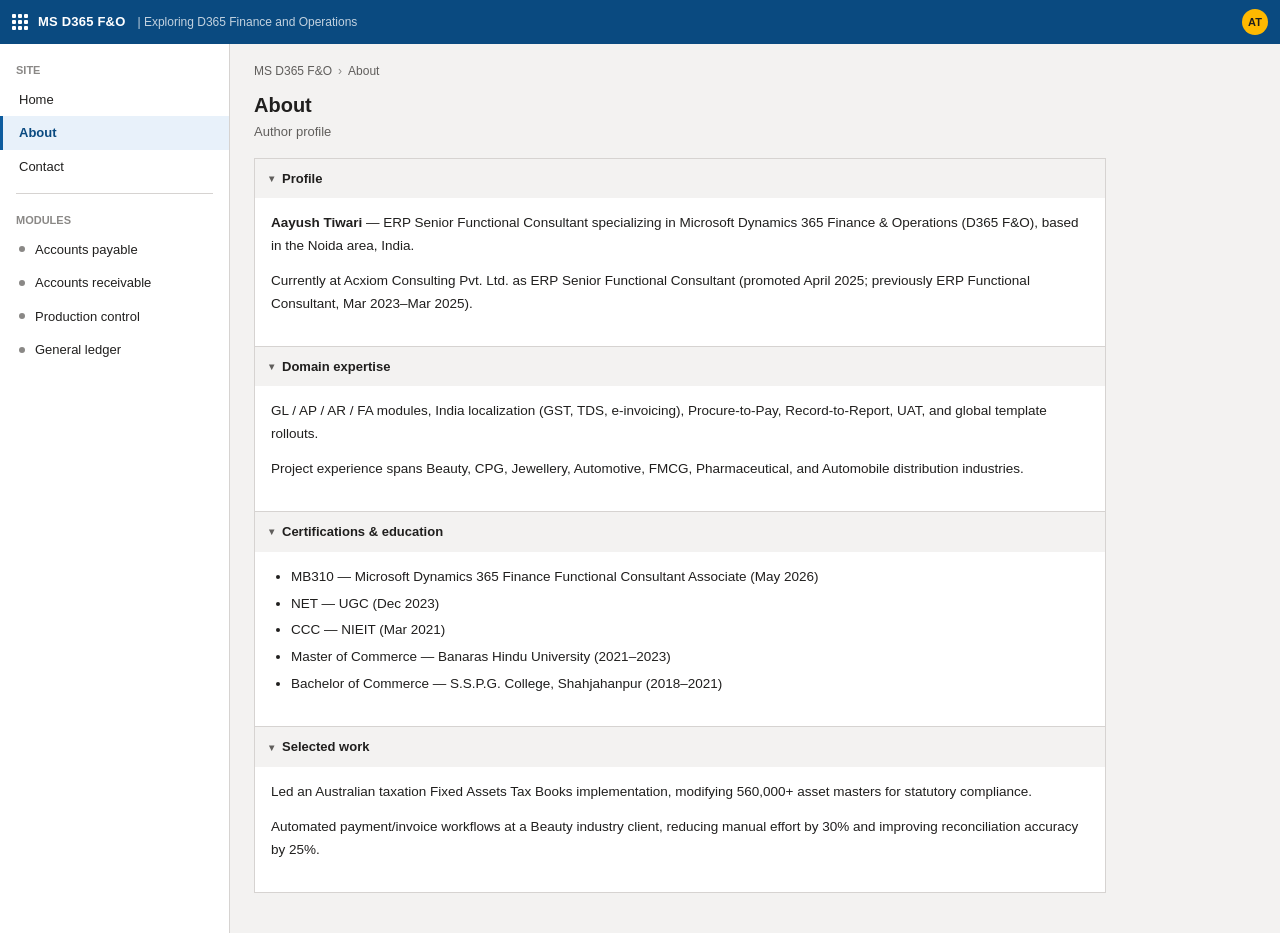
==== about.html @ 498976cc "Add files via upload" ====
<!DOCTYPE html>
<html lang="en">
<head>
<meta charset="UTF-8">
<meta name="viewport" content="width=device-width, initial-scale=1.0">
<title>About — MS D365 F&O</title>
<link rel="stylesheet" href="style.css">
</head>
<body>

  <div class="app-bar">
    <a class="site-title-link" href="index.html">
      <div class="grid-icon"><span></span><span></span><span></span><span></span><span></span><span></span><span></span><span></span><span></span></div>
      <span class="site-title">MS D365 F&O</span>
      <span class="site-sub">| Exploring D365 Finance and Operations</span>
    </a>
    <div class="spacer"></div>
    <div class="avatar">AT</div>
  </div>

  <div class="shell">
    <div class="nav-pane">
      <div class="nav-section-label">SITE</div>
      <a class="nav-item" href="index.html">Home</a>
      <a class="nav-item active" href="about.html">About</a>
      <a class="nav-item" href="contact.html">Contact</a>
      <div class="nav-divider"></div>
      <div class="nav-section-label">MODULES</div>
      <a class="nav-item" href="index.html"><span class="dot"></span>Accounts payable</a>
      <a class="nav-item" href="index.html"><span class="dot"></span>Accounts receivable</a>
      <a class="nav-item" href="index.html"><span class="dot"></span>Production control</a>
      <a class="nav-item" href="index.html"><span class="dot"></span>General ledger</a>
    </div>

    <div class="main narrow">
      <div class="breadcrumb"><a href="index.html">MS D365 F&O</a><span class="sep">›</span>About</div>
      <h1 class="page-title">About</h1>
      <p class="page-subtitle">Author profile</p>

      <div class="fasttabs">
        <div class="fasttab">
          <div class="fasttab-header"><span class="chevron">▾</span>Profile</div>
          <div class="fasttab-body">
            <p><strong>Aayush Tiwari</strong> — ERP Senior Functional Consultant specializing in Microsoft Dynamics 365 Finance & Operations (D365 F&O), based in the Noida area, India.</p>
            <p>Currently at Acxiom Consulting Pvt. Ltd. as ERP Senior Functional Consultant (promoted April 2025; previously ERP Functional Consultant, Mar 2023–Mar 2025).</p>
          </div>
        </div>
        <div class="fasttab">
          <div class="fasttab-header"><span class="chevron">▾</span>Domain expertise</div>
          <div class="fasttab-body">
            <p>GL / AP / AR / FA modules, India localization (GST, TDS, e-invoicing), Procure-to-Pay, Record-to-Report, UAT, and global template rollouts.</p>
            <p>Project experience spans Beauty, CPG, Jewellery, Automotive, FMCG, Pharmaceutical, and Automobile distribution industries.</p>
          </div>
        </div>
        <div class="fasttab">
          <div class="fasttab-header"><span class="chevron">▾</span>Certifications & education</div>
          <div class="fasttab-body">
            <ul>
              <li>MB310 — Microsoft Dynamics 365 Finance Functional Consultant Associate (May 2026)</li>
              <li>NET — UGC (Dec 2023)</li>
              <li>CCC — NIEIT (Mar 2021)</li>
              <li>Master of Commerce — Banaras Hindu University (2021–2023)</li>
              <li>Bachelor of Commerce — S.S.P.G. College, Shahjahanpur (2018–2021)</li>
            </ul>
          </div>
        </div>
        <div class="fasttab">
          <div class="fasttab-header"><span class="chevron">▾</span>Selected work</div>
          <div class="fasttab-body">
            <p>Led an Australian taxation Fixed Assets Tax Books implementation, modifying 560,000+ asset masters for statutory compliance.</p>
            <p>Automated payment/invoice workflows at a Beauty industry client, reducing manual effort by 30% and improving reconciliation accuracy by 25%.</p>
          </div>
        </div>
      </div>
    </div>
  </div>

<script src="script.js"></script>
</body>
</html>
---- style.css ----
:root{
  --accent:#0d5c9e;
  --accent-dark:#0a4a80;
  --accent-tint:#e8f1fa;
  --bg-workspace:#f3f2f1;
  --bg-panel:#ffffff;
  --border:#d6d3d1;
  --border-strong:#b8b5b3;
  --text:#201f1e;
  --text-secondary:#605e5c;
  --text-tertiary:#8a8886;
  --green:#107c41;
  --amber:#c19c00;
  --red:#a4262c;
  --font: 'Segoe UI', -apple-system, BlinkMacSystemFont, 'Helvetica Neue', Arial, sans-serif;
}
*{box-sizing:border-box;}
html,body{margin:0;padding:0;}
body{font-family:var(--font);background:var(--bg-workspace);color:var(--text);font-size:13px;line-height:1.5;}
a{color:var(--accent);text-decoration:none;}
a:hover{text-decoration:underline;}

.app-bar{background:var(--accent-dark);color:#fff;display:flex;align-items:center;height:44px;padding:0 12px;gap:10px;font-size:13px;}
.app-bar .grid-icon{width:16px;height:16px;display:grid;grid-template-columns:1fr 1fr 1fr;grid-template-rows:1fr 1fr 1fr;gap:2px;cursor:pointer;}
.app-bar .grid-icon span{background:#fff;border-radius:1px;}
.app-bar a.site-title-link{color:#fff;text-decoration:none;display:flex;align-items:center;gap:10px;}
.app-bar .site-title{font-weight:600;letter-spacing:.2px;}
.app-bar .site-sub{opacity:.75;font-size:12px;margin-left:2px;}
.app-bar .spacer{flex:1;}
.app-bar .searchbox{background:rgba(255,255,255,.12);border:1px solid rgba(255,255,255,.25);border-radius:2px;padding:5px 10px;color:#fff;font-size:12px;width:220px;}
.app-bar .searchbox::placeholder{color:rgba(255,255,255,.65);}
.app-bar .icon-btn{width:30px;height:30px;display:flex;align-items:center;justify-content:center;border-radius:2px;cursor:pointer;font-size:14px;}
.app-bar .icon-btn:hover{background:rgba(255,255,255,.12);}
.avatar{width:26px;height:26px;border-radius:50%;background:#ffb900;color:#201f1e;display:flex;align-items:center;justify-content:center;font-weight:600;font-size:11px;flex-shrink:0;}

.shell{display:flex;min-height:calc(100vh - 44px);}

.nav-pane{width:230px;flex-shrink:0;background:var(--bg-panel);border-right:1px solid var(--border);padding:10px 0;}
.nav-section-label{font-size:11px;color:var(--text-tertiary);padding:8px 16px 4px;font-weight:600;}
.nav-item{display:flex;align-items:center;gap:10px;padding:7px 16px;color:var(--text);cursor:pointer;border-left:3px solid transparent;font-size:13px;}
.nav-item:hover{background:var(--bg-workspace);text-decoration:none;}
.nav-item.active{background:var(--accent-tint);border-left:3px solid var(--accent);color:var(--accent-dark);font-weight:600;}
.nav-item .dot{width:6px;height:6px;border-radius:50%;background:var(--text-tertiary);flex-shrink:0;}
.nav-item.active .dot{background:var(--accent);}
.nav-divider{height:1px;background:var(--border);margin:10px 16px;}

.main{flex:1;min-width:0;padding:18px 24px 40px;}
.main.narrow{max-width:900px;}

.breadcrumb{font-size:12px;color:var(--text-secondary);margin-bottom:10px;}
.breadcrumb a{color:var(--text-secondary);}
.breadcrumb .sep{margin:0 6px;color:var(--text-tertiary);}

.page-title{font-size:20px;font-weight:600;margin:0 0 2px;color:var(--text);}
.page-subtitle{font-size:13px;color:var(--text-secondary);margin:0 0 16px;}

.command-bar{display:flex;align-items:stretch;background:var(--bg-panel);border:1px solid var(--border);border-bottom:none;padding:4px;gap:2px;flex-wrap:wrap;}
.cmd-btn{display:flex;flex-direction:column;align-items:center;justify-content:center;gap:3px;padding:6px 12px;cursor:pointer;border-radius:2px;color:var(--text);min-width:56px;}
.cmd-btn:hover{background:var(--bg-workspace);}
.cmd-btn .cmd-icon{font-size:15px;line-height:1;}
.cmd-btn .cmd-label{font-size:11px;white-space:nowrap;}
.cmd-sep{width:1px;background:var(--border);margin:4px 4px;}
.cmd-bar-right{margin-left:auto;display:flex;align-items:center;gap:8px;padding-right:6px;flex-wrap:wrap;}
.filter-chip{display:flex;align-items:center;gap:6px;font-size:12px;background:var(--bg-workspace);border:1px solid var(--border);border-radius:2px;padding:5px 10px;cursor:pointer;color:var(--text-secondary);position:relative;}
.filter-chip select{border:none;background:transparent;font-size:12px;color:var(--text-secondary);cursor:pointer;appearance:none;padding-right:14px;}

.tile-row{display:grid;grid-template-columns:repeat(4,1fr);gap:12px;margin:16px 0 20px;}
.tile{background:var(--bg-panel);border:1px solid var(--border);border-left:3px solid var(--accent);padding:14px 16px;}
.tile.tile-alt{border-left-color:var(--green);}
.tile.tile-amber{border-left-color:var(--amber);}
.tile.tile-neutral{border-left-color:var(--text-tertiary);}
.tile-value{font-size:26px;font-weight:600;color:var(--text);line-height:1.1;}
.tile-label{font-size:12px;color:var(--text-secondary);margin-top:4px;}
.tile-meta{font-size:11px;color:var(--text-tertiary);margin-top:6px;}

.grid-panel{background:var(--bg-panel);border:1px solid var(--border);overflow-x:auto;}
table.data-grid{width:100%;border-collapse:collapse;font-size:13px;}
.data-grid thead th{text-align:left;font-weight:600;font-size:12px;color:var(--text-secondary);background:var(--bg-workspace);padding:8px 14px;border-bottom:1px solid var(--border);border-right:1px solid var(--border);white-space:nowrap;}
.data-grid thead th:last-child{border-right:none;}
.data-grid tbody td{padding:10px 14px;border-bottom:1px solid var(--border);border-right:1px solid #ececea;vertical-align:top;}
.data-grid tbody td:last-child{border-right:none;}
.data-grid tbody tr:hover{background:var(--accent-tint);cursor:pointer;}
.post-title-cell a{font-weight:600;color:var(--text);}
.data-grid tbody tr:hover .post-title-cell a{color:var(--accent-dark);}
.post-excerpt{display:block;font-size:12px;color:var(--text-secondary);font-weight:400;margin-top:2px;max-width:480px;}
.badge{display:inline-block;font-size:11px;padding:2px 8px;border-radius:10px;background:var(--accent-tint);color:var(--accent-dark);font-weight:600;white-space:nowrap;}
.status-dot{display:inline-flex;align-items:center;gap:6px;font-size:12px;color:var(--green);}
.status-dot::before{content:"";width:7px;height:7px;border-radius:50%;background:var(--green);}
.col-date{color:var(--text-secondary);white-space:nowrap;}

.grid-footer{display:flex;align-items:center;justify-content:space-between;padding:8px 14px;font-size:12px;color:var(--text-secondary);border-top:1px solid var(--border);}

.fasttabs{background:var(--bg-panel);border:1px solid var(--border);margin-top:16px;}
.fasttabs.attached{border-top:none;margin-top:0;}
.fasttab{border-bottom:1px solid var(--border);}
.fasttab:last-child{border-bottom:none;}
.fasttab-header{display:flex;align-items:center;gap:8px;padding:10px 14px;cursor:pointer;background:var(--bg-workspace);font-weight:600;font-size:13px;user-select:none;}
.fasttab-header .chevron{font-size:10px;color:var(--text-secondary);transition:transform .15s;display:inline-block;}
.fasttab-header.collapsed .chevron{transform:rotate(-90deg);}
.fasttab-body{padding:14px 16px 18px;font-size:13.5px;color:var(--text);line-height:1.7;}
.fasttab-body.hidden{display:none;}
.fasttab-body p{margin:0 0 12px;}
.fasttab-body ul{margin:0 0 12px;padding-left:20px;}
.fasttab-body li{margin-bottom:4px;}

.post-header{background:var(--bg-panel);border:1px solid var(--border);border-top:none;padding:20px 22px 16px;}
.post-title{font-size:22px;font-weight:600;margin:0 0 8px;line-height:1.3;}
.post-meta{display:flex;align-items:center;gap:14px;font-size:12px;color:var(--text-secondary);flex-wrap:wrap;}

.form-panel{background:var(--bg-panel);border:1px solid var(--border);border-top:none;padding:20px 22px;}
.form-row{margin-bottom:14px;}
.form-row label{display:block;font-size:12px;font-weight:600;color:var(--text-secondary);margin-bottom:4px;}
.form-row input,.form-row textarea{width:100%;max-width:420px;padding:7px 10px;border:1px solid var(--border-strong);border-radius:2px;font-family:var(--font);font-size:13px;background:#fff;color:var(--text);}
.form-row textarea{min-height:110px;resize:vertical;}
.form-submit{background:var(--accent);color:#fff;border:none;padding:8px 18px;font-size:13px;font-weight:600;border-radius:2px;cursor:pointer;}
.form-submit:hover{background:var(--accent-dark);}

.hidden{display:none !important;}

@media (max-width: 900px){
  .nav-pane{display:none;}
  .tile-row{grid-template-columns:repeat(2,1fr);}
  .app-bar .searchbox{width:120px;}
  .post-excerpt{max-width:none;}
  .main{padding:14px;}
}
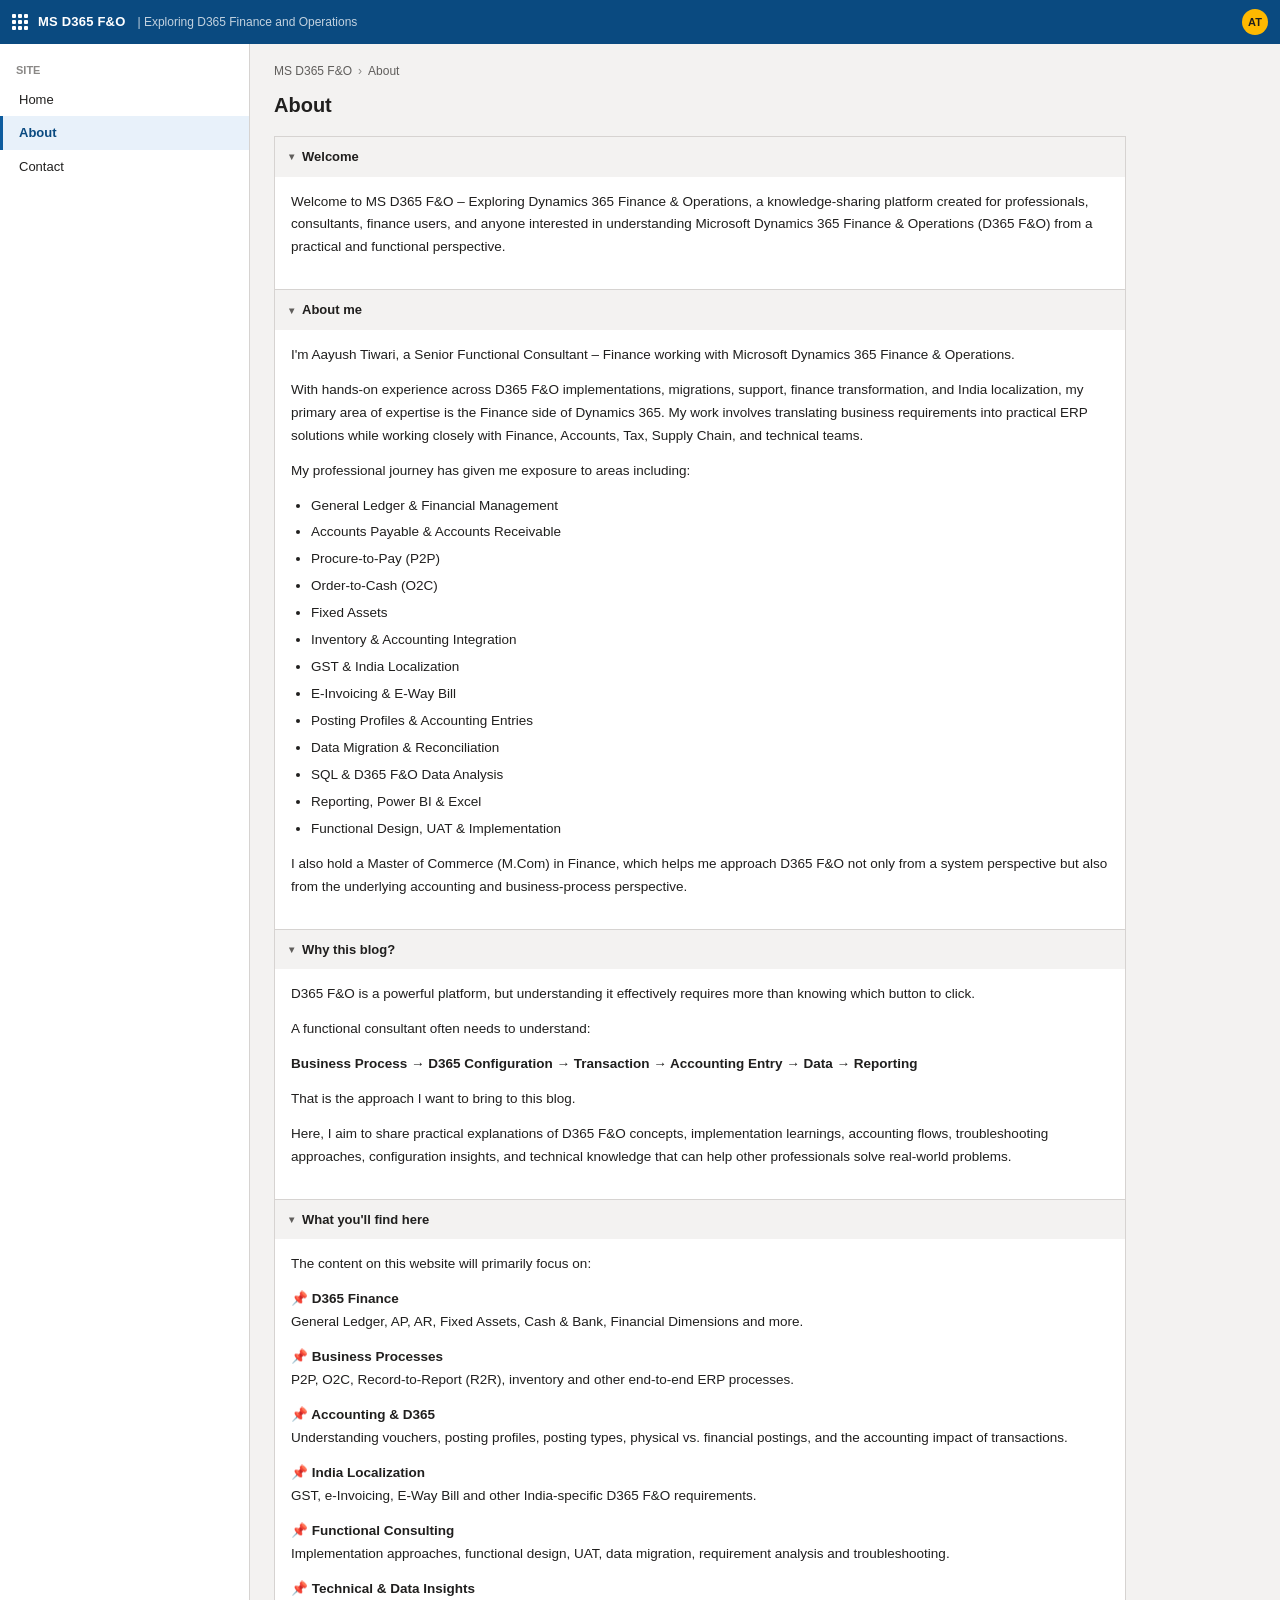
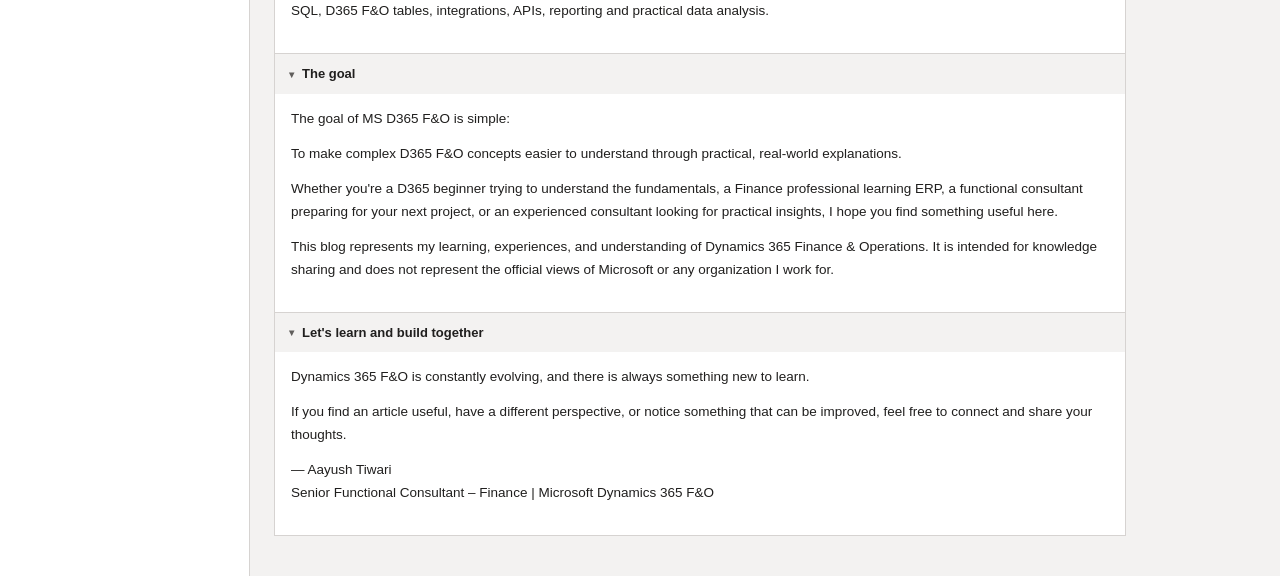
==== commit 8259e64f: "Adding submodules" ====
--- a/about.html
+++ b/about.html
@@ -24,51 +24,85 @@
       <a class="nav-item" href="index.html">Home</a>
       <a class="nav-item active" href="about.html">About</a>
       <a class="nav-item" href="contact.html">Contact</a>
-      <div class="nav-divider"></div>
-      <div class="nav-section-label">MODULES</div>
-      <a class="nav-item" href="index.html"><span class="dot"></span>Accounts payable</a>
-      <a class="nav-item" href="index.html"><span class="dot"></span>Accounts receivable</a>
-      <a class="nav-item" href="index.html"><span class="dot"></span>Production control</a>
-      <a class="nav-item" href="index.html"><span class="dot"></span>General ledger</a>
     </div>
 
     <div class="main narrow">
       <div class="breadcrumb"><a href="index.html">MS D365 F&O</a><span class="sep">›</span>About</div>
       <h1 class="page-title">About</h1>
-      <p class="page-subtitle">Author profile</p>
 
       <div class="fasttabs">
         <div class="fasttab">
-          <div class="fasttab-header"><span class="chevron">▾</span>Profile</div>
+          <div class="fasttab-header"><span class="chevron">▾</span>Welcome</div>
           <div class="fasttab-body">
-            <p><strong>Aayush Tiwari</strong> — ERP Senior Functional Consultant specializing in Microsoft Dynamics 365 Finance & Operations (D365 F&O), based in the Noida area, India.</p>
-            <p>Currently at Acxiom Consulting Pvt. Ltd. as ERP Senior Functional Consultant (promoted April 2025; previously ERP Functional Consultant, Mar 2023–Mar 2025).</p>
+            <p>Welcome to MS D365 F&O – Exploring Dynamics 365 Finance & Operations, a knowledge-sharing platform created for professionals, consultants, finance users, and anyone interested in understanding Microsoft Dynamics 365 Finance & Operations (D365 F&O) from a practical and functional perspective.</p>
           </div>
         </div>
+
         <div class="fasttab">
-          <div class="fasttab-header"><span class="chevron">▾</span>Domain expertise</div>
+          <div class="fasttab-header"><span class="chevron">▾</span>About me</div>
           <div class="fasttab-body">
-            <p>GL / AP / AR / FA modules, India localization (GST, TDS, e-invoicing), Procure-to-Pay, Record-to-Report, UAT, and global template rollouts.</p>
-            <p>Project experience spans Beauty, CPG, Jewellery, Automotive, FMCG, Pharmaceutical, and Automobile distribution industries.</p>
+            <p>I'm Aayush Tiwari, a Senior Functional Consultant – Finance working with Microsoft Dynamics 365 Finance & Operations.</p>
+            <p>With hands-on experience across D365 F&O implementations, migrations, support, finance transformation, and India localization, my primary area of expertise is the Finance side of Dynamics 365. My work involves translating business requirements into practical ERP solutions while working closely with Finance, Accounts, Tax, Supply Chain, and technical teams.</p>
+            <p>My professional journey has given me exposure to areas including:</p>
+            <ul>
+              <li>General Ledger & Financial Management</li>
+              <li>Accounts Payable & Accounts Receivable</li>
+              <li>Procure-to-Pay (P2P)</li>
+              <li>Order-to-Cash (O2C)</li>
+              <li>Fixed Assets</li>
+              <li>Inventory & Accounting Integration</li>
+              <li>GST & India Localization</li>
+              <li>E-Invoicing & E-Way Bill</li>
+              <li>Posting Profiles & Accounting Entries</li>
+              <li>Data Migration & Reconciliation</li>
+              <li>SQL & D365 F&O Data Analysis</li>
+              <li>Reporting, Power BI & Excel</li>
+              <li>Functional Design, UAT & Implementation</li>
+            </ul>
+            <p>I also hold a Master of Commerce (M.Com) in Finance, which helps me approach D365 F&O not only from a system perspective but also from the underlying accounting and business-process perspective.</p>
           </div>
         </div>
+
         <div class="fasttab">
-          <div class="fasttab-header"><span class="chevron">▾</span>Certifications & education</div>
+          <div class="fasttab-header"><span class="chevron">▾</span>Why this blog?</div>
           <div class="fasttab-body">
-            <ul>
-              <li>MB310 — Microsoft Dynamics 365 Finance Functional Consultant Associate (May 2026)</li>
-              <li>NET — UGC (Dec 2023)</li>
-              <li>CCC — NIEIT (Mar 2021)</li>
-              <li>Master of Commerce — Banaras Hindu University (2021–2023)</li>
-              <li>Bachelor of Commerce — S.S.P.G. College, Shahjahanpur (2018–2021)</li>
-            </ul>
+            <p>D365 F&O is a powerful platform, but understanding it effectively requires more than knowing which button to click.</p>
+            <p>A functional consultant often needs to understand:</p>
+            <p><strong>Business Process → D365 Configuration → Transaction → Accounting Entry → Data → Reporting</strong></p>
+            <p>That is the approach I want to bring to this blog.</p>
+            <p>Here, I aim to share practical explanations of D365 F&O concepts, implementation learnings, accounting flows, troubleshooting approaches, configuration insights, and technical knowledge that can help other professionals solve real-world problems.</p>
           </div>
         </div>
+
         <div class="fasttab">
-          <div class="fasttab-header"><span class="chevron">▾</span>Selected work</div>
+          <div class="fasttab-header"><span class="chevron">▾</span>What you'll find here</div>
           <div class="fasttab-body">
-            <p>Led an Australian taxation Fixed Assets Tax Books implementation, modifying 560,000+ asset masters for statutory compliance.</p>
-            <p>Automated payment/invoice workflows at a Beauty industry client, reducing manual effort by 30% and improving reconciliation accuracy by 25%.</p>
+            <p>The content on this website will primarily focus on:</p>
+            <p><strong>📌 D365 Finance</strong><br>General Ledger, AP, AR, Fixed Assets, Cash & Bank, Financial Dimensions and more.</p>
+            <p><strong>📌 Business Processes</strong><br>P2P, O2C, Record-to-Report (R2R), inventory and other end-to-end ERP processes.</p>
+            <p><strong>📌 Accounting & D365</strong><br>Understanding vouchers, posting profiles, posting types, physical vs. financial postings, and the accounting impact of transactions.</p>
+            <p><strong>📌 India Localization</strong><br>GST, e-Invoicing, E-Way Bill and other India-specific D365 F&O requirements.</p>
+            <p><strong>📌 Functional Consulting</strong><br>Implementation approaches, functional design, UAT, data migration, requirement analysis and troubleshooting.</p>
+            <p><strong>📌 Technical & Data Insights</strong><br>SQL, D365 F&O tables, integrations, APIs, reporting and practical data analysis.</p>
+          </div>
+        </div>
+
+        <div class="fasttab">
+          <div class="fasttab-header"><span class="chevron">▾</span>The goal</div>
+          <div class="fasttab-body">
+            <p>The goal of MS D365 F&O is simple:</p>
+            <p>To make complex D365 F&O concepts easier to understand through practical, real-world explanations.</p>
+            <p>Whether you're a D365 beginner trying to understand the fundamentals, a Finance professional learning ERP, a functional consultant preparing for your next project, or an experienced consultant looking for practical insights, I hope you find something useful here.</p>
+            <p>This blog represents my learning, experiences, and understanding of Dynamics 365 Finance & Operations. It is intended for knowledge sharing and does not represent the official views of Microsoft or any organization I work for.</p>
+          </div>
+        </div>
+
+        <div class="fasttab">
+          <div class="fasttab-header"><span class="chevron">▾</span>Let's learn and build together</div>
+          <div class="fasttab-body">
+            <p>Dynamics 365 F&O is constantly evolving, and there is always something new to learn.</p>
+            <p>If you find an article useful, have a different perspective, or notice something that can be improved, feel free to connect and share your thoughts.</p>
+            <p>— Aayush Tiwari<br>Senior Functional Consultant – Finance | Microsoft Dynamics 365 F&O</p>
           </div>
         </div>
       </div>
--- a/style.css
+++ b/style.css
@@ -35,7 +35,7 @@
 
 .shell{display:flex;min-height:calc(100vh - 44px);}
 
-.nav-pane{width:230px;flex-shrink:0;background:var(--bg-panel);border-right:1px solid var(--border);padding:10px 0;}
+.nav-pane{width:250px;flex-shrink:0;background:var(--bg-panel);border-right:1px solid var(--border);padding:10px 0;overflow-y:auto;}
 .nav-section-label{font-size:11px;color:var(--text-tertiary);padding:8px 16px 4px;font-weight:600;}
 .nav-item{display:flex;align-items:center;gap:10px;padding:7px 16px;color:var(--text);cursor:pointer;border-left:3px solid transparent;font-size:13px;}
 .nav-item:hover{background:var(--bg-workspace);text-decoration:none;}
@@ -43,6 +43,50 @@
 .nav-item .dot{width:6px;height:6px;border-radius:50%;background:var(--text-tertiary);flex-shrink:0;}
 .nav-item.active .dot{background:var(--accent);}
 .nav-divider{height:1px;background:var(--border);margin:10px 16px;}
+
+/* Module tree (expand/collapse) */
+.module-tree{padding:2px 0;}
+.module-row{
+  display:flex;align-items:center;gap:6px;
+  padding:7px 16px;
+  cursor:pointer;
+  font-size:13px;
+  color:var(--text);
+  user-select:none;
+}
+.module-row:hover{background:var(--bg-workspace);}
+.module-row .tree-chevron{
+  font-size:10px;color:var(--text-secondary);
+  width:10px;flex-shrink:0;
+  transition:transform .12s;
+  display:inline-block;
+}
+.module-row.expanded .tree-chevron{transform:rotate(90deg);}
+.module-row .module-name{flex:1;}
+.submodule-list{display:none;}
+.submodule-list.expanded{display:block;}
+.submodule-item{
+  display:block;
+  padding:6px 16px 6px 38px;
+  font-size:12.5px;
+  color:var(--text-secondary);
+  cursor:pointer;
+  border-left:3px solid transparent;
+}
+.submodule-item:hover{background:var(--bg-workspace);color:var(--text);text-decoration:none;}
+.submodule-item.active{
+  background:var(--accent-tint);
+  border-left:3px solid var(--accent);
+  color:var(--accent-dark);
+  font-weight:600;
+}
+.empty-state{
+  padding:28px 20px;
+  text-align:center;
+  color:var(--text-secondary);
+  font-size:13px;
+}
+.empty-state .empty-title{font-weight:600;color:var(--text);margin-bottom:4px;}
 
 .main{flex:1;min-width:0;padding:18px 24px 40px;}
 .main.narrow{max-width:900px;}
@@ -124,3 +168,6 @@
   .post-excerpt{max-width:none;}
   .main{padding:14px;}
 }
+@media (max-width: 600px){
+  .tile-row{grid-template-columns:1fr 1fr;}
+}
